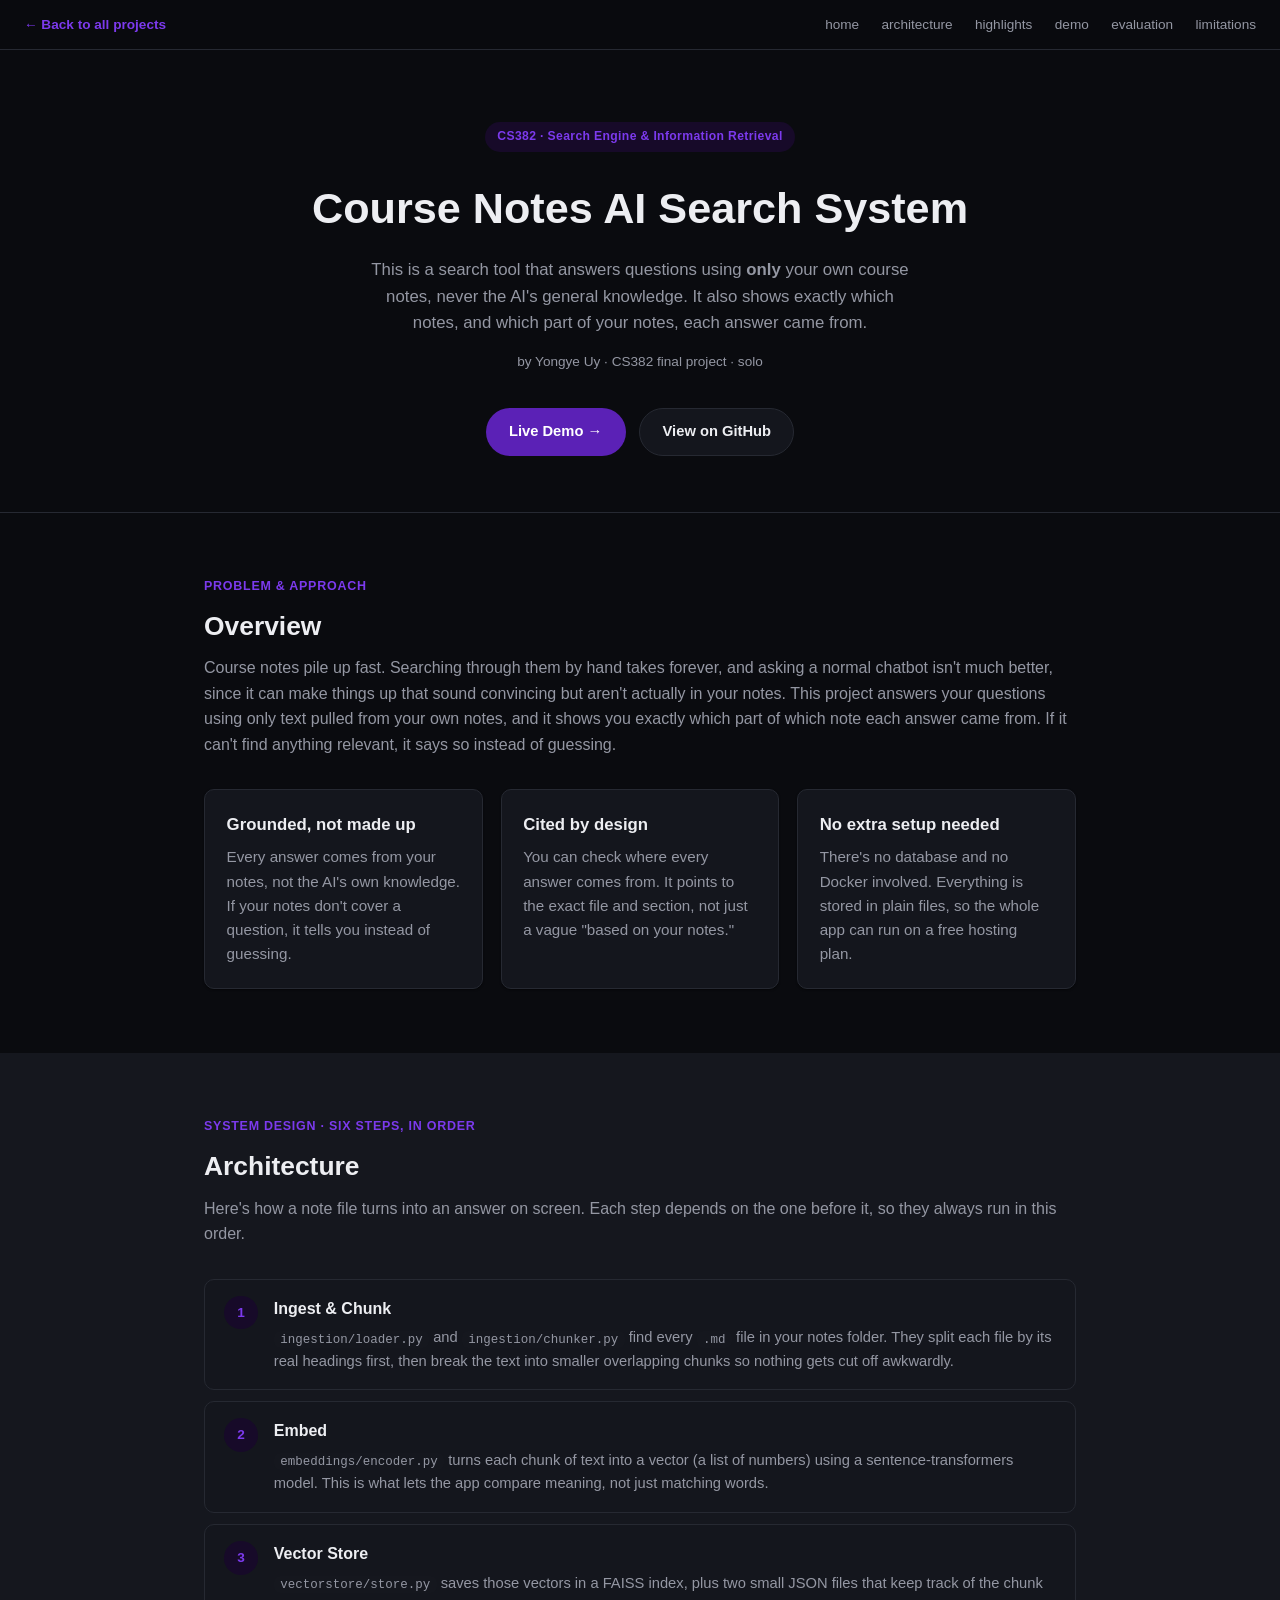
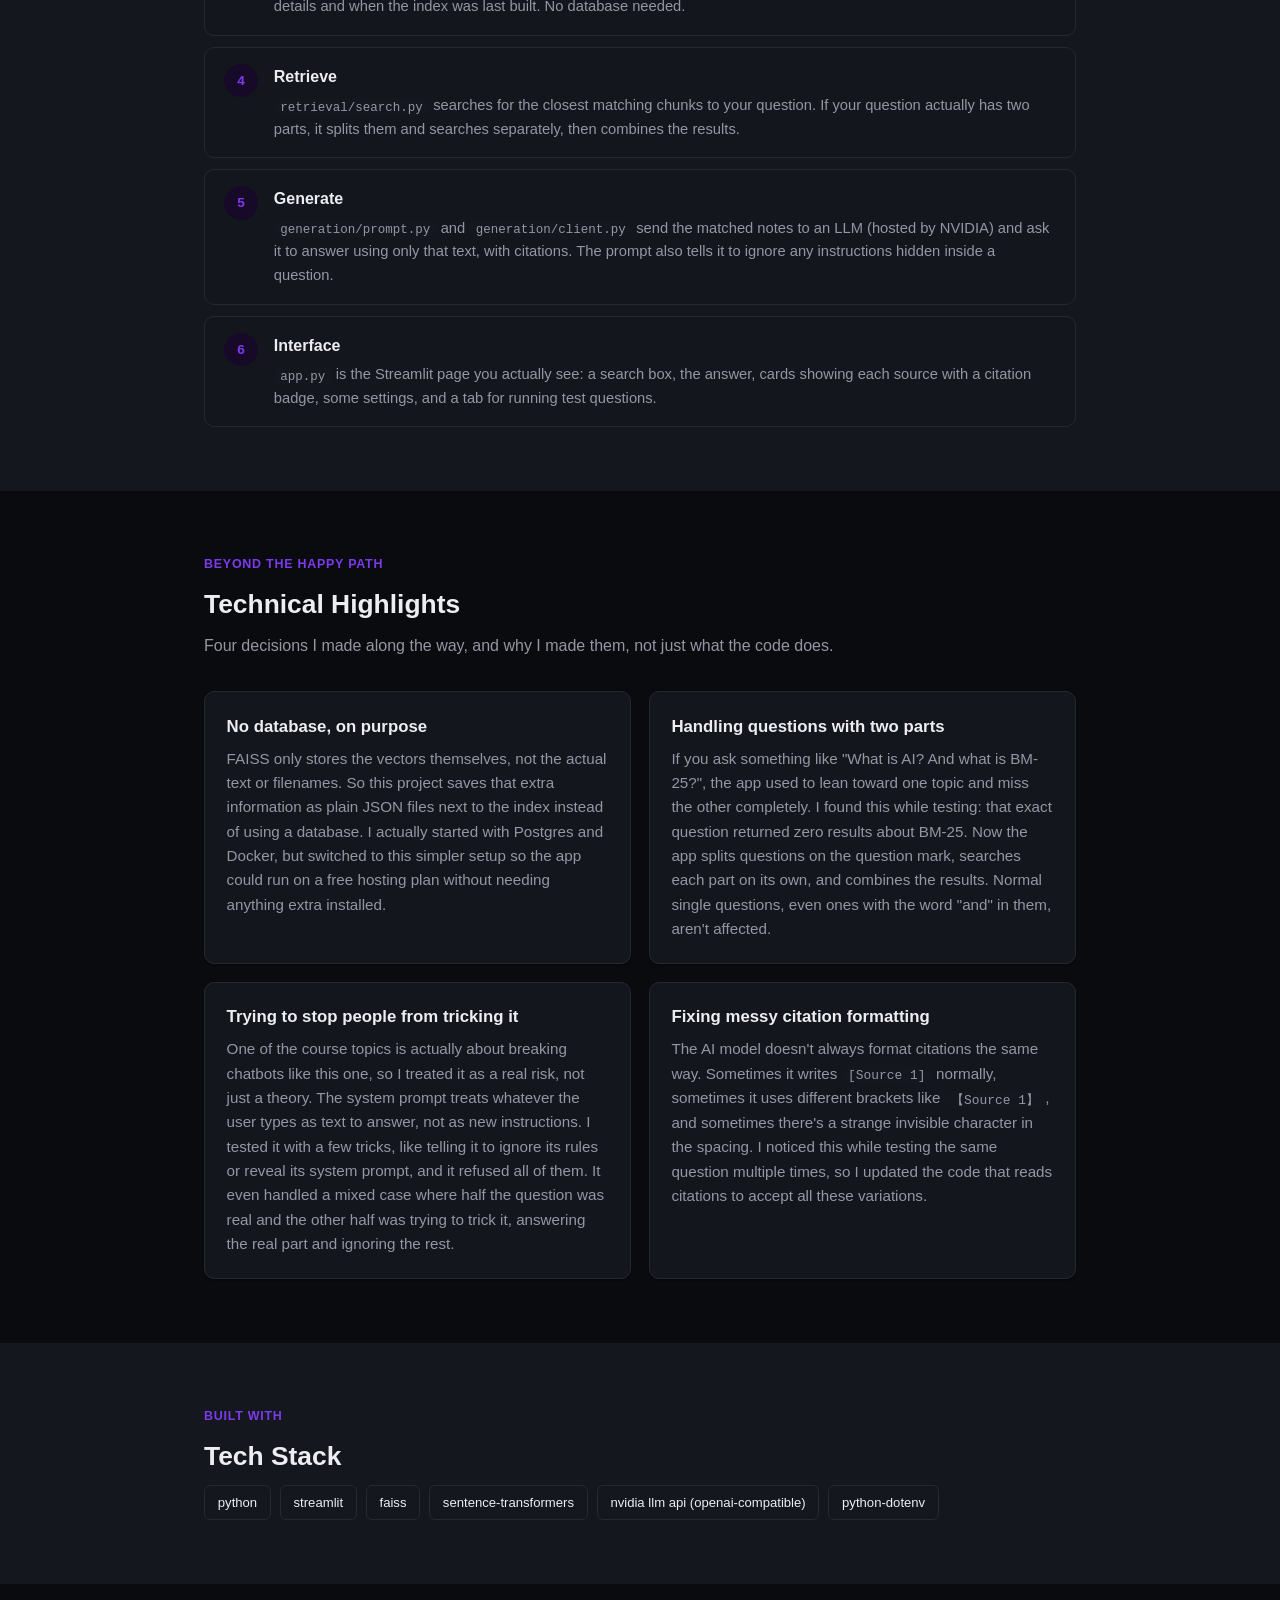
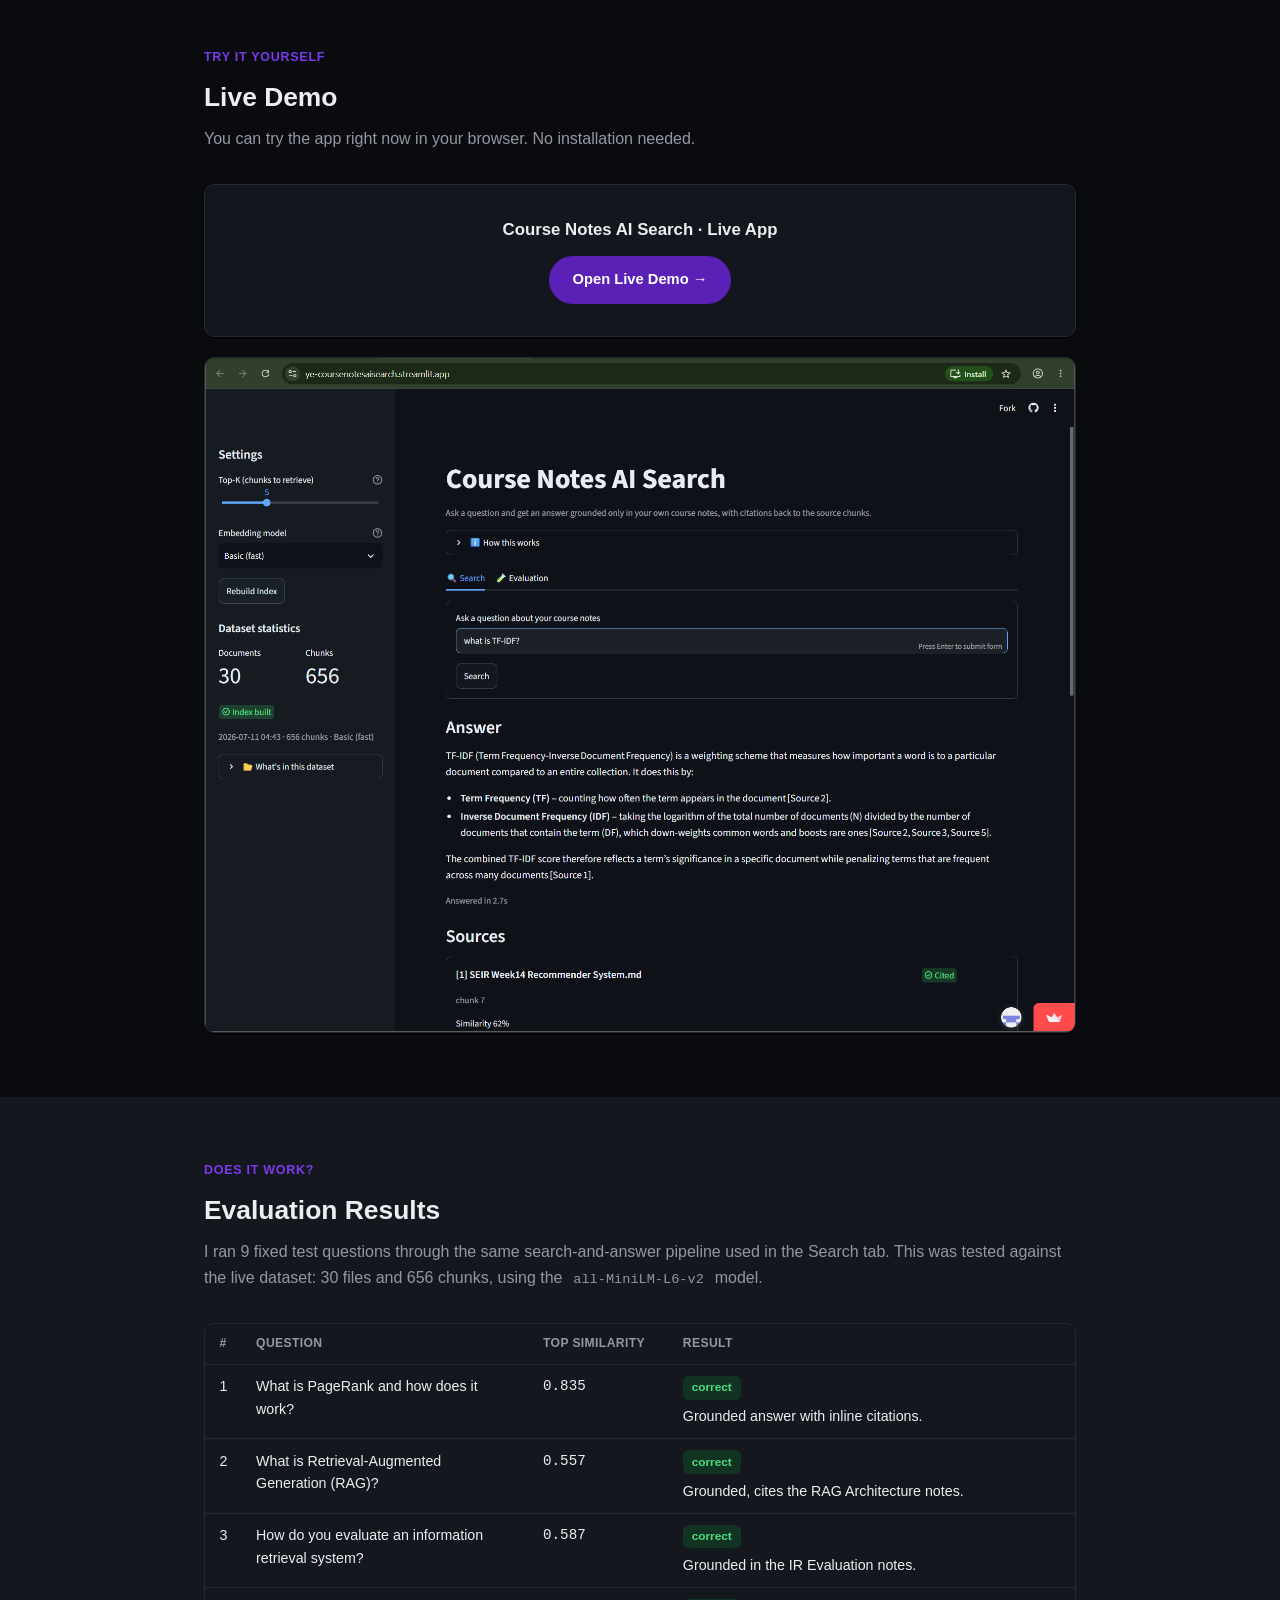
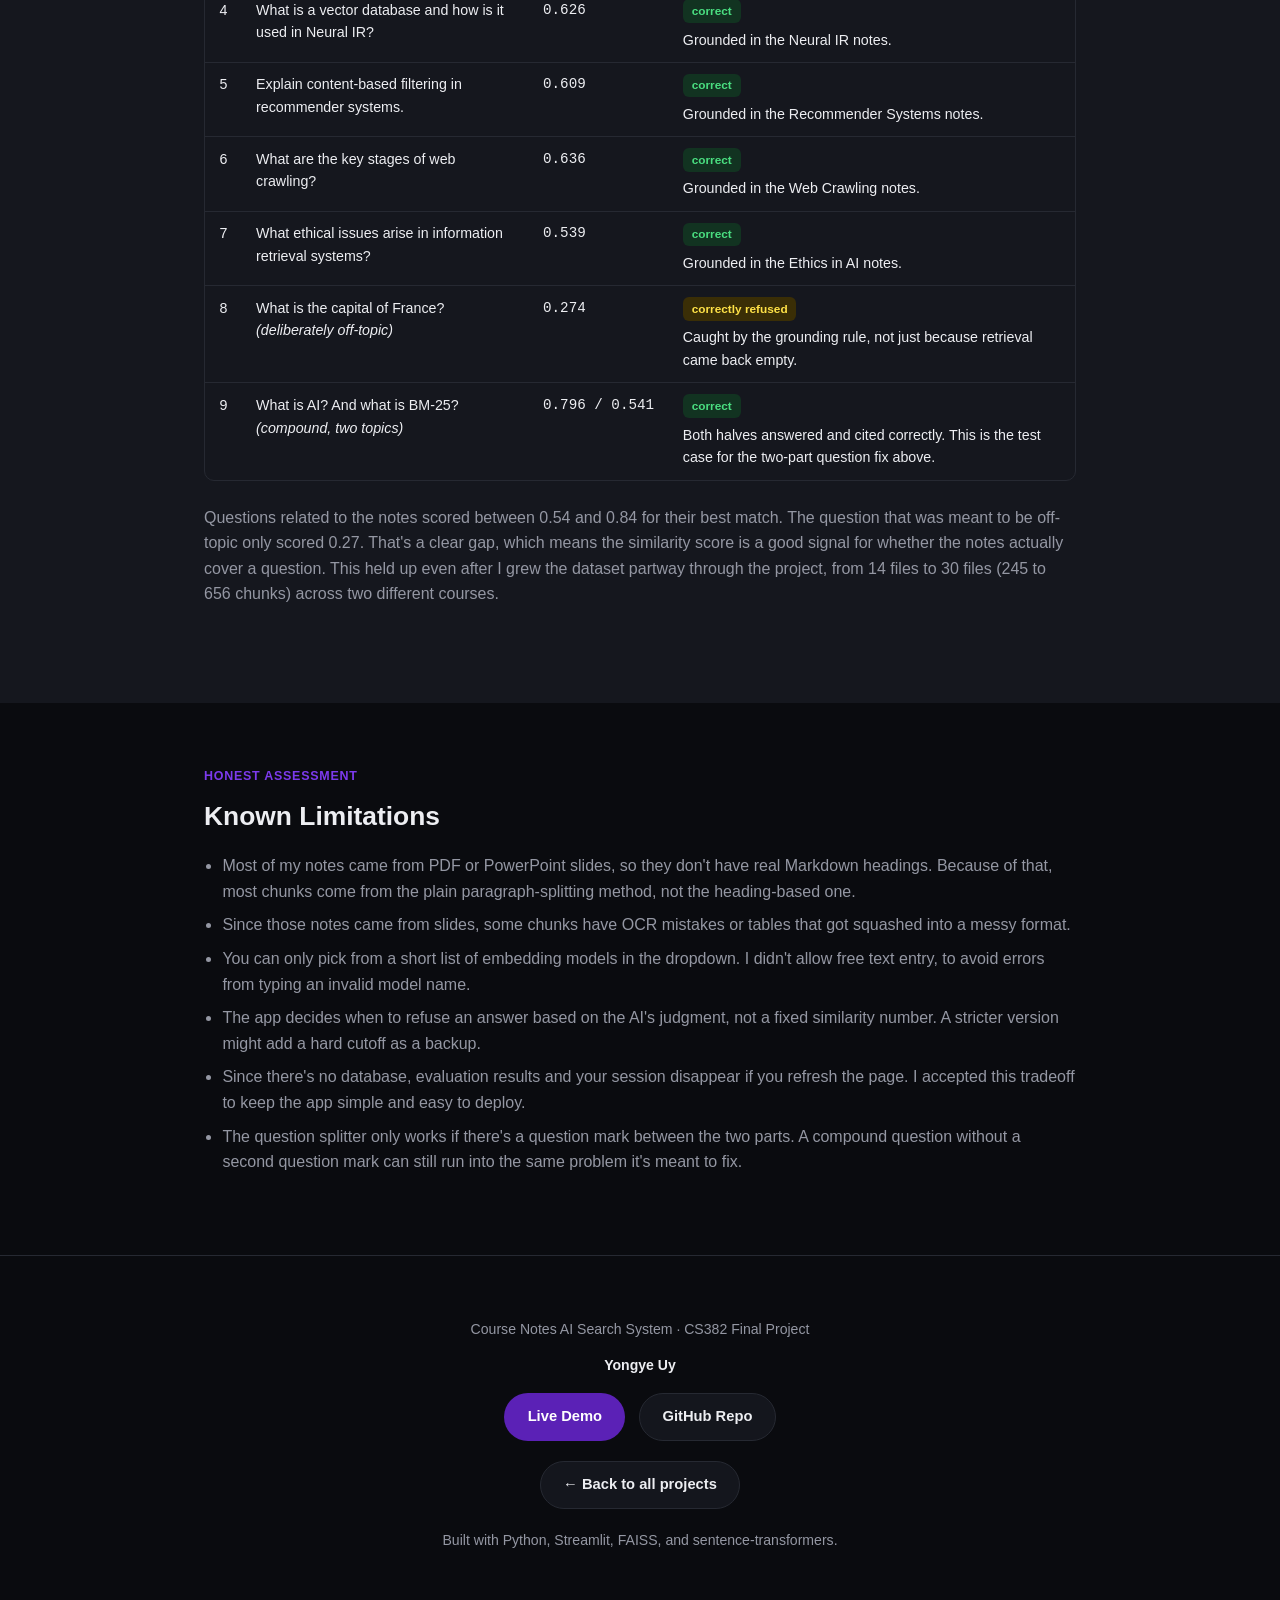
==== projects/course-notes-ai-search.html @ 7276be3b "update portfolio" ====
<!DOCTYPE html>
<html lang="en">
<head>
<meta charset="UTF-8">
<meta name="viewport" content="width=device-width, initial-scale=1.0">
<title>Course Notes AI Search · Yongye Uy Portfolio</title>
<link rel="stylesheet" href="../styles.css">
</head>
<body>

<nav class="topnav">
  <a class="back" href="../index.html">← Back to all projects</a>
  <a href="../index.html#featured">home</a>
  <a href="#architecture">architecture</a>
  <a href="#highlights">highlights</a>
  <a href="#demo">demo</a>
  <a href="#evaluation">evaluation</a>
  <a href="#limitations">limitations</a>
</nav>

<header class="hero">
  <span class="tag">CS382 · Search Engine &amp; Information Retrieval</span>
  <h1>Course Notes AI Search System</h1>
  <p class="subtitle">
    This is a search tool that answers questions using <strong>only</strong> your own
    course notes, never the AI's general knowledge. It also shows exactly which notes,
    and which part of your notes, each answer came from.
  </p>
  <p class="byline">by <span class="name-placeholder">Yongye Uy</span> · CS382 final project · solo</p>
  <div class="btn-row">
    <a class="btn btn-primary" href="https://ye-coursenotesaisearch.streamlit.app/" target="_blank" rel="noopener">Live Demo →</a>
    <a class="btn btn-secondary" href="https://github.com/Yongye-Uy/Course_Notes_AI_Search" target="_blank" rel="noopener">View on GitHub</a>
  </div>
</header>

<section id="overview">
  <div class="wrap">
    <h2><span class="kicker">problem &amp; approach</span>Overview</h2>
    <p class="lede">
      Course notes pile up fast. Searching through them by hand takes forever, and
      asking a normal chatbot isn't much better, since it can make things up that
      sound convincing but aren't actually in your notes. This project answers your
      questions using only text pulled from your own notes, and it shows you exactly
      which part of which note each answer came from. If it can't find anything
      relevant, it says so instead of guessing.
    </p>
    <div class="grid grid-3">
      <div class="card">
        <h3>Grounded, not made up</h3>
        <p>Every answer comes from your notes, not the AI's own knowledge. If your notes don't cover a question, it tells you instead of guessing.</p>
      </div>
      <div class="card">
        <h3>Cited by design</h3>
        <p>You can check where every answer comes from. It points to the exact file and section, not just a vague "based on your notes."</p>
      </div>
      <div class="card">
        <h3>No extra setup needed</h3>
        <p>There's no database and no Docker involved. Everything is stored in plain files, so the whole app can run on a free hosting plan.</p>
      </div>
    </div>
  </div>
</section>

<section class="soft" id="architecture">
  <div class="wrap">
    <h2><span class="kicker">system design · six steps, in order</span>Architecture</h2>
    <p class="lede">Here's how a note file turns into an answer on screen. Each step depends on the one before it, so they always run in this order.</p>
    <div class="steps">
      <div class="step">
        <div class="num">1</div>
        <div class="content">
          <h4>Ingest &amp; Chunk</h4>
          <p><code>ingestion/loader.py</code> and <code>ingestion/chunker.py</code> find every <code>.md</code> file in your notes folder. They split each file by its real headings first, then break the text into smaller overlapping chunks so nothing gets cut off awkwardly.</p>
        </div>
      </div>
      <div class="step">
        <div class="num">2</div>
        <div class="content">
          <h4>Embed</h4>
          <p><code>embeddings/encoder.py</code> turns each chunk of text into a vector (a list of numbers) using a sentence-transformers model. This is what lets the app compare meaning, not just matching words.</p>
        </div>
      </div>
      <div class="step">
        <div class="num">3</div>
        <div class="content">
          <h4>Vector Store</h4>
          <p><code>vectorstore/store.py</code> saves those vectors in a FAISS index, plus two small JSON files that keep track of the chunk details and when the index was last built. No database needed.</p>
        </div>
      </div>
      <div class="step">
        <div class="num">4</div>
        <div class="content">
          <h4>Retrieve</h4>
          <p><code>retrieval/search.py</code> searches for the closest matching chunks to your question. If your question actually has two parts, it splits them and searches separately, then combines the results.</p>
        </div>
      </div>
      <div class="step">
        <div class="num">5</div>
        <div class="content">
          <h4>Generate</h4>
          <p><code>generation/prompt.py</code> and <code>generation/client.py</code> send the matched notes to an LLM (hosted by NVIDIA) and ask it to answer using only that text, with citations. The prompt also tells it to ignore any instructions hidden inside a question.</p>
        </div>
      </div>
      <div class="step">
        <div class="num">6</div>
        <div class="content">
          <h4>Interface</h4>
          <p><code>app.py</code> is the Streamlit page you actually see: a search box, the answer, cards showing each source with a citation badge, some settings, and a tab for running test questions.</p>
        </div>
      </div>
    </div>
  </div>
</section>

<section id="highlights">
  <div class="wrap">
    <h2><span class="kicker">beyond the happy path</span>Technical Highlights</h2>
    <p class="lede">Four decisions I made along the way, and why I made them, not just what the code does.</p>
    <div class="grid grid-2">
      <div class="card">
        <h3>No database, on purpose</h3>
        <p>FAISS only stores the vectors themselves, not the actual text or filenames. So this project saves that extra information as plain JSON files next to the index instead of using a database. I actually started with Postgres and Docker, but switched to this simpler setup so the app could run on a free hosting plan without needing anything extra installed.</p>
      </div>
      <div class="card">
        <h3>Handling questions with two parts</h3>
        <p>If you ask something like "What is AI? And what is BM-25?", the app used to lean toward one topic and miss the other completely. I found this while testing: that exact question returned zero results about BM-25. Now the app splits questions on the question mark, searches each part on its own, and combines the results. Normal single questions, even ones with the word "and" in them, aren't affected.</p>
      </div>
      <div class="card">
        <h3>Trying to stop people from tricking it</h3>
        <p>One of the course topics is actually about breaking chatbots like this one, so I treated it as a real risk, not just a theory. The system prompt treats whatever the user types as text to answer, not as new instructions. I tested it with a few tricks, like telling it to ignore its rules or reveal its system prompt, and it refused all of them. It even handled a mixed case where half the question was real and the other half was trying to trick it, answering the real part and ignoring the rest.</p>
      </div>
      <div class="card">
        <h3>Fixing messy citation formatting</h3>
        <p>The AI model doesn't always format citations the same way. Sometimes it writes <code>[Source 1]</code> normally, sometimes it uses different brackets like <code>【Source 1】</code>, and sometimes there's a strange invisible character in the spacing. I noticed this while testing the same question multiple times, so I updated the code that reads citations to accept all these variations.</p>
      </div>
    </div>
  </div>
</section>

<section class="soft">
  <div class="wrap">
    <h2><span class="kicker">built with</span>Tech Stack</h2>
    <div class="chips">
      <span class="chip">python</span>
      <span class="chip">streamlit</span>
      <span class="chip">faiss</span>
      <span class="chip">sentence-transformers</span>
      <span class="chip">nvidia llm api (openai-compatible)</span>
      <span class="chip">python-dotenv</span>
    </div>
  </div>
</section>

<section id="demo">
  <div class="wrap">
    <h2><span class="kicker">try it yourself</span>Live Demo</h2>
    <p class="lede">You can try the app right now in your browser. No installation needed.</p>
    <div class="card" style="text-align:center; padding: 2rem;">
      <h3 style="margin-bottom:0.75rem;">Course Notes AI Search · Live App</h3>
      <a class="btn btn-primary" href="https://ye-coursenotesaisearch.streamlit.app/" target="_blank" rel="noopener">Open Live Demo →</a>
    </div>
    <div style="height:1.25rem;"></div>
    <img class="screenshot" src="../screenshot-search.png" alt="Course Notes AI Search app, showing the Search tab with a question, a generated answer with inline citations, and a cited source card." />
  </div>
</section>

<section class="soft" id="evaluation">
  <div class="wrap">
    <h2><span class="kicker">does it work?</span>Evaluation Results</h2>
    <p class="lede">
      I ran 9 fixed test questions through the same search-and-answer pipeline used in
      the Search tab. This was tested against the live dataset: 30 files and 656
      chunks, using the <code>all-MiniLM-L6-v2</code> model.
    </p>
    <div class="table-wrap">
      <table>
        <thead>
          <tr><th>#</th><th>Question</th><th>Top similarity</th><th>Result</th></tr>
        </thead>
        <tbody>
          <tr><td>1</td><td>What is PageRank and how does it work?</td><td class="score">0.835</td><td><span class="status status-good">correct</span><br>Grounded answer with inline citations.</td></tr>
          <tr><td>2</td><td>What is <span style="white-space:nowrap">Retrieval-Augmented</span> Generation (RAG)?</td><td class="score">0.557</td><td><span class="status status-good">correct</span><br>Grounded, cites the RAG Architecture notes.</td></tr>
          <tr><td>3</td><td>How do you evaluate an information retrieval system?</td><td class="score">0.587</td><td><span class="status status-good">correct</span><br>Grounded in the IR Evaluation notes.</td></tr>
          <tr><td>4</td><td>What is a vector database and how is it used in Neural IR?</td><td class="score">0.626</td><td><span class="status status-good">correct</span><br>Grounded in the Neural IR notes.</td></tr>
          <tr><td>5</td><td>Explain <span style="white-space:nowrap">content-based</span> filtering in recommender systems.</td><td class="score">0.609</td><td><span class="status status-good">correct</span><br>Grounded in the Recommender Systems notes.</td></tr>
          <tr><td>6</td><td>What are the key stages of web crawling?</td><td class="score">0.636</td><td><span class="status status-good">correct</span><br>Grounded in the Web Crawling notes.</td></tr>
          <tr><td>7</td><td>What ethical issues arise in information retrieval systems?</td><td class="score">0.539</td><td><span class="status status-good">correct</span><br>Grounded in the Ethics in AI notes.</td></tr>
          <tr><td>8</td><td>What is the capital of France? <em>(deliberately <span style="white-space:nowrap">off-topic</span>)</em></td><td class="score">0.274</td><td><span class="status status-warn">correctly refused</span><br>Caught by the grounding rule, not just because retrieval came back empty.</td></tr>
          <tr><td>9</td><td>What is AI? And what is BM-25? <em>(compound, two topics)</em></td><td class="score">0.796 / 0.541</td><td><span class="status status-good">correct</span><br>Both halves answered and cited correctly. This is the test case for the two-part question fix above.</td></tr>
        </tbody>
      </table>
    </div>
    <p class="lede" style="margin-top:1.5rem;">
      Questions related to the notes scored between <span style="white-space:nowrap">0.54 and 0.84</span> for their
      best match. The question that was meant to be off-topic only scored 0.27. That's
      a clear gap, which means the similarity score is a good signal for whether the
      notes actually cover a question. This held up even after I grew the dataset
      partway through the project, from 14 files to 30 files (245 to 656 chunks)
      across two different courses.
    </p>
  </div>
</section>

<section id="limitations">
  <div class="wrap">
    <h2><span class="kicker">honest assessment</span>Known Limitations</h2>
    <ul class="clean">
      <li>Most of my notes came from PDF or PowerPoint slides, so they don't have real Markdown headings. Because of that, most chunks come from the plain paragraph-splitting method, not the heading-based one.</li>
      <li>Since those notes came from slides, some chunks have OCR mistakes or tables that got squashed into a messy format.</li>
      <li>You can only pick from a short list of embedding models in the dropdown. I didn't allow free text entry, to avoid errors from typing an invalid model name.</li>
      <li>The app decides when to refuse an answer based on the AI's judgment, not a fixed similarity number. A stricter version might add a hard cutoff as a backup.</li>
      <li>Since there's no database, evaluation results and your session disappear if you refresh the page. I accepted this tradeoff to keep the app simple and easy to deploy.</li>
      <li>The question splitter only works if there's a question mark between the two parts. A compound question without a second question mark can still run into the same problem it's meant to fix.</li>
    </ul>
  </div>
</section>

<footer>
  <p>Course Notes AI Search System · CS382 Final Project</p>
  <p><span class="name-placeholder">Yongye Uy</span></p>
  <div class="btn-row">
    <a class="btn btn-primary" href="https://ye-coursenotesaisearch.streamlit.app/" target="_blank" rel="noopener">Live Demo</a>
    <a class="btn btn-secondary" href="https://github.com/Yongye-Uy/Course_Notes_AI_Search" target="_blank" rel="noopener">GitHub Repo</a>
  </div>
  <div class="btn-row">
    <a class="btn btn-secondary" href="../index.html">← Back to all projects</a>
  </div>
  <p>Built with Python, Streamlit, FAISS, and sentence-transformers.</p>
</footer>

</body>
</html>
---- styles.css ----
:root {
  --bg: #0A0B0F;
  --bg-soft: #15171E;
  --surface: #14161D;
  --border: #262932;
  --ink: #EDEEF2;
  --muted: #9497A3;
  --accent: #7C3AED;
  --accent-strong: #5B21B6;
  --accent-strong-hover: #6D28D9;
  --accent-soft: #170A29;
  --good: #4ADE80;
  --good-soft: #123321;
  --warn: #FDE047;
  --warn-soft: #3A2E06;

  --font-display: Calibri, Candara, "Segoe UI", Optima, Arial, sans-serif;
  --font-body: Calibri, Candara, "Segoe UI", Optima, Arial, sans-serif;
  --font-mono: ui-monospace, "Cascadia Code", "SF Mono", Consolas, "Liberation Mono", Menlo, monospace;

  --radius-sm: 6px;
  --radius-md: 10px;
  --shadow-card: 0 1px 2px rgba(0, 0, 0, 0.5);
}

* { box-sizing: border-box; }
html { scroll-behavior: smooth; }
@media (prefers-reduced-motion: reduce) {
  html { scroll-behavior: auto; }
}
body {
  margin: 0;
  font-family: var(--font-body);
  color: var(--ink);
  background: var(--bg);
  line-height: 1.6;
  -webkit-font-smoothing: antialiased;
}
h1, h2, h3 { font-family: var(--font-display); font-weight: 600; text-wrap: balance; }
a { color: var(--accent); text-decoration: none; }
a:hover { text-decoration: underline; }
a:focus-visible, button:focus-visible {
  outline: 2px solid var(--accent);
  outline-offset: 2px;
}
code {
  font-family: var(--font-mono);
  background: var(--bg-soft);
  padding: 0.1rem 0.4rem;
  border-radius: var(--radius-sm);
  font-size: 0.85em;
}

/* --- Nav --- */
nav.topnav {
  position: sticky;
  top: 0;
  z-index: 10;
  background: color-mix(in srgb, var(--bg) 88%, transparent);
  backdrop-filter: blur(8px);
  border-bottom: 1px solid var(--border);
  display: flex;
  align-items: center;
  gap: 1.4rem;
  padding: 0.85rem 1.5rem;
  flex-wrap: wrap;
}
nav.topnav .brand {
  font-family: var(--font-body);
  font-weight: 600;
  font-size: 0.85rem;
  letter-spacing: 0.02em;
  margin-right: auto;
  color: var(--ink);
}
nav.topnav a {
  color: var(--muted);
  font-size: 0.85rem;
  font-family: var(--font-body);
}
nav.topnav a:hover { color: var(--accent); text-decoration: none; }
nav.topnav .back {
  margin-right: auto;
  color: var(--accent);
  font-weight: 600;
}

/* --- Layout helpers --- */
.wrap { max-width: 920px; margin: 0 auto; padding: 0 1.5rem; }
section { padding: 4rem 0; }
section.soft { background: var(--bg-soft); }
h2 { font-size: 1.65rem; margin: 0 0 0.5rem; }
h2 .kicker {
  display: block;
  font-family: var(--font-body);
  font-size: 0.78rem;
  letter-spacing: 0.06em;
  text-transform: uppercase;
  color: var(--accent);
  font-weight: 600;
  margin-bottom: 0.5rem;
}
.lede { color: var(--muted); max-width: 60rem; margin: 0 0 2rem; }

/* --- Hero --- */
header.hero {
  padding: 4.5rem 1.5rem 3.5rem;
  text-align: center;
  border-bottom: 1px solid var(--border);
}
header.hero .tag {
  display: inline-block;
  font-family: var(--font-body);
  background: var(--accent-soft);
  color: var(--accent);
  font-size: 0.76rem;
  font-weight: 600;
  letter-spacing: 0.03em;
  padding: 0.32rem 0.8rem;
  border-radius: 999px;
  margin-bottom: 1.4rem;
}
header.hero h1 {
  font-size: clamp(1.9rem, 4vw, 2.7rem);
  margin: 0 0 0.85rem;
}
header.hero p.subtitle {
  font-family: var(--font-body);
  color: var(--muted);
  max-width: 58ch;
  margin: 0 auto 0.6rem;
  font-size: 1.05rem;
}
header.hero p.byline {
  font-family: var(--font-body);
  color: var(--muted);
  font-size: 0.85rem;
  margin-bottom: 2.2rem;
}
.btn-row { display: flex; gap: 0.85rem; justify-content: center; flex-wrap: wrap; }
.btn {
  display: inline-block;
  padding: 0.7rem 1.4rem;
  border-radius: 999px;
  font-weight: 600;
  font-size: 0.92rem;
  font-family: var(--font-body);
  border: 1px solid transparent;
}
.btn-primary { background: var(--accent-strong); color: #fff; }
.btn-primary:hover { background: var(--accent-strong-hover); text-decoration: none; }
.btn-secondary { background: var(--surface); color: var(--ink); border-color: var(--border); }
.btn-secondary:hover { border-color: var(--accent); text-decoration: none; }
.btn-disabled {
  background: var(--surface);
  color: var(--muted);
  border-color: var(--border);
  cursor: default;
}

/* --- Cards / grid --- */
.grid { display: grid; gap: 1.1rem; }
.grid-3 { grid-template-columns: repeat(3, 1fr); }
.grid-2 { grid-template-columns: repeat(2, 1fr); }
@media (max-width: 720px) {
  .grid-3, .grid-2 { grid-template-columns: 1fr; }
}
.card {
  background: var(--surface);
  border: 1px solid var(--border);
  border-radius: var(--radius-md);
  box-shadow: var(--shadow-card);
  padding: 1.35rem;
}
.card h3 { margin: 0 0 0.4rem; font-size: 1.05rem; }
.card p { margin: 0; color: var(--muted); font-size: 0.95rem; }

/* --- Project cards (home page) --- */
.project-card {
  background: var(--surface);
  border: 1px solid var(--border);
  border-radius: var(--radius-md);
  box-shadow: var(--shadow-card);
  padding: 1.5rem;
  display: flex;
  flex-direction: column;
  gap: 0.7rem;
}
.project-card .tag {
  display: inline-block;
  align-self: flex-start;
  font-size: 0.72rem;
  font-weight: 600;
  letter-spacing: 0.03em;
  text-transform: uppercase;
  color: var(--accent);
  background: var(--accent-soft);
  padding: 0.25rem 0.65rem;
  border-radius: 999px;
}
.project-card h3 { margin: 0; font-size: 1.15rem; }
.project-card p { margin: 0; color: var(--muted); font-size: 0.94rem; }
.project-card .role { font-size: 0.85rem; color: var(--muted); }
.project-card .role strong { color: var(--ink); }
.project-card .links { margin-top: 0.3rem; display: flex; gap: 1rem; flex-wrap: wrap; }
.project-card .links a { font-size: 0.88rem; font-weight: 600; }
.project-card.featured { border-left: 3px solid var(--accent); }

/* --- Architecture steps (an ordered pipeline) --- */
.steps { display: flex; flex-direction: column; gap: 0.7rem; }
.step {
  display: grid;
  grid-template-columns: 2.1rem 1fr;
  gap: 1rem;
  align-items: start;
  background: var(--surface);
  border: 1px solid var(--border);
  border-radius: var(--radius-md);
  padding: 1rem 1.2rem;
}
.step .num {
  font-family: var(--font-body);
  font-weight: 600;
  font-size: 0.85rem;
  color: var(--accent);
  background: var(--accent-soft);
  width: 2.1rem;
  height: 2.1rem;
  border-radius: 50%;
  display: flex;
  align-items: center;
  justify-content: center;
}
.step .content h4 { margin: 0; font-size: 1rem; font-family: var(--font-body); font-weight: 700; }
.step .content p { margin: 0.3rem 0 0; color: var(--muted); font-size: 0.92rem; }

/* --- Chips --- */
.chips { display: flex; flex-wrap: wrap; gap: 0.55rem; }
.chip {
  font-family: var(--font-body);
  background: var(--bg-soft);
  border: 1px solid var(--border);
  padding: 0.38rem 0.8rem;
  border-radius: var(--radius-sm);
  font-size: 0.82rem;
  white-space: nowrap;
}
.skill-group { margin-bottom: 1.4rem; }
.skill-group h4 {
  font-family: var(--font-body);
  font-size: 0.8rem;
  letter-spacing: 0.03em;
  text-transform: uppercase;
  color: var(--muted);
  margin: 0 0 0.6rem;
}

/* --- Screenshot --- */
.screenshot {
  width: 100%;
  display: block;
  border: 1px solid var(--border);
  border-radius: var(--radius-md);
  box-shadow: var(--shadow-card);
}

/* --- Table --- */
.table-wrap { overflow-x: auto; border: 1px solid var(--border); border-radius: var(--radius-md); }
table { border-collapse: collapse; width: 100%; font-size: 0.89rem; min-width: 660px; }
th, td { text-align: left; padding: 0.65rem 0.9rem; border-bottom: 1px solid var(--border); vertical-align: top; }
th {
  background: var(--bg-soft);
  font-family: var(--font-body);
  font-size: 0.76rem;
  letter-spacing: 0.03em;
  text-transform: uppercase;
  font-weight: 600;
  color: var(--muted);
  white-space: nowrap;
}
tr:last-child td { border-bottom: none; }
td.score { white-space: nowrap; font-family: var(--font-mono); font-variant-numeric: tabular-nums; }
.status {
  display: inline-block;
  font-family: var(--font-body);
  font-size: 0.74rem;
  font-weight: 600;
  padding: 0.15rem 0.55rem;
  border-radius: var(--radius-sm);
  white-space: nowrap;
  margin-bottom: 0.35rem;
}
.status-good { background: var(--good-soft); color: var(--good); }
.status-warn { background: var(--warn-soft); color: var(--warn); }

/* --- Role callout (detail pages) --- */
.role-callout {
  background: var(--surface);
  border: 1px solid var(--border);
  border-left: 3px solid var(--accent);
  border-radius: var(--radius-md);
  padding: 1.1rem 1.35rem;
  margin-bottom: 1rem;
}
.role-callout p { margin: 0; color: var(--muted); }
.role-callout strong { color: var(--ink); }

/* --- LLO reflection --- */
.llo-card {
  background: var(--surface);
  border: 1px solid var(--border);
  border-left: 3px solid var(--accent);
  border-radius: var(--radius-md);
  padding: 1.35rem;
  margin-bottom: 1rem;
}
.llo-card .placeholder-note {
  display: inline-block;
  font-family: var(--font-body);
  background: var(--warn-soft);
  color: var(--warn);
  font-size: 0.74rem;
  font-weight: 600;
  padding: 0.2rem 0.55rem;
  border-radius: var(--radius-sm);
  margin-bottom: 0.6rem;
}
.llo-card h3 { margin: 0 0 0.5rem; }
.llo-card p { color: var(--muted); margin: 0; }

/* --- Lists --- */
ul.clean { padding-left: 1.15rem; color: var(--muted); }
ul.clean li { margin-bottom: 0.5rem; }

/* --- Footer --- */
footer {
  padding: 3rem 1.5rem;
  text-align: center;
  border-top: 1px solid var(--border);
  color: var(--muted);
  font-size: 0.88rem;
}
footer .btn-row { margin: 1rem 0 1.25rem; }
footer .name-placeholder { font-weight: 700; color: var(--ink); font-family: var(--font-body); }
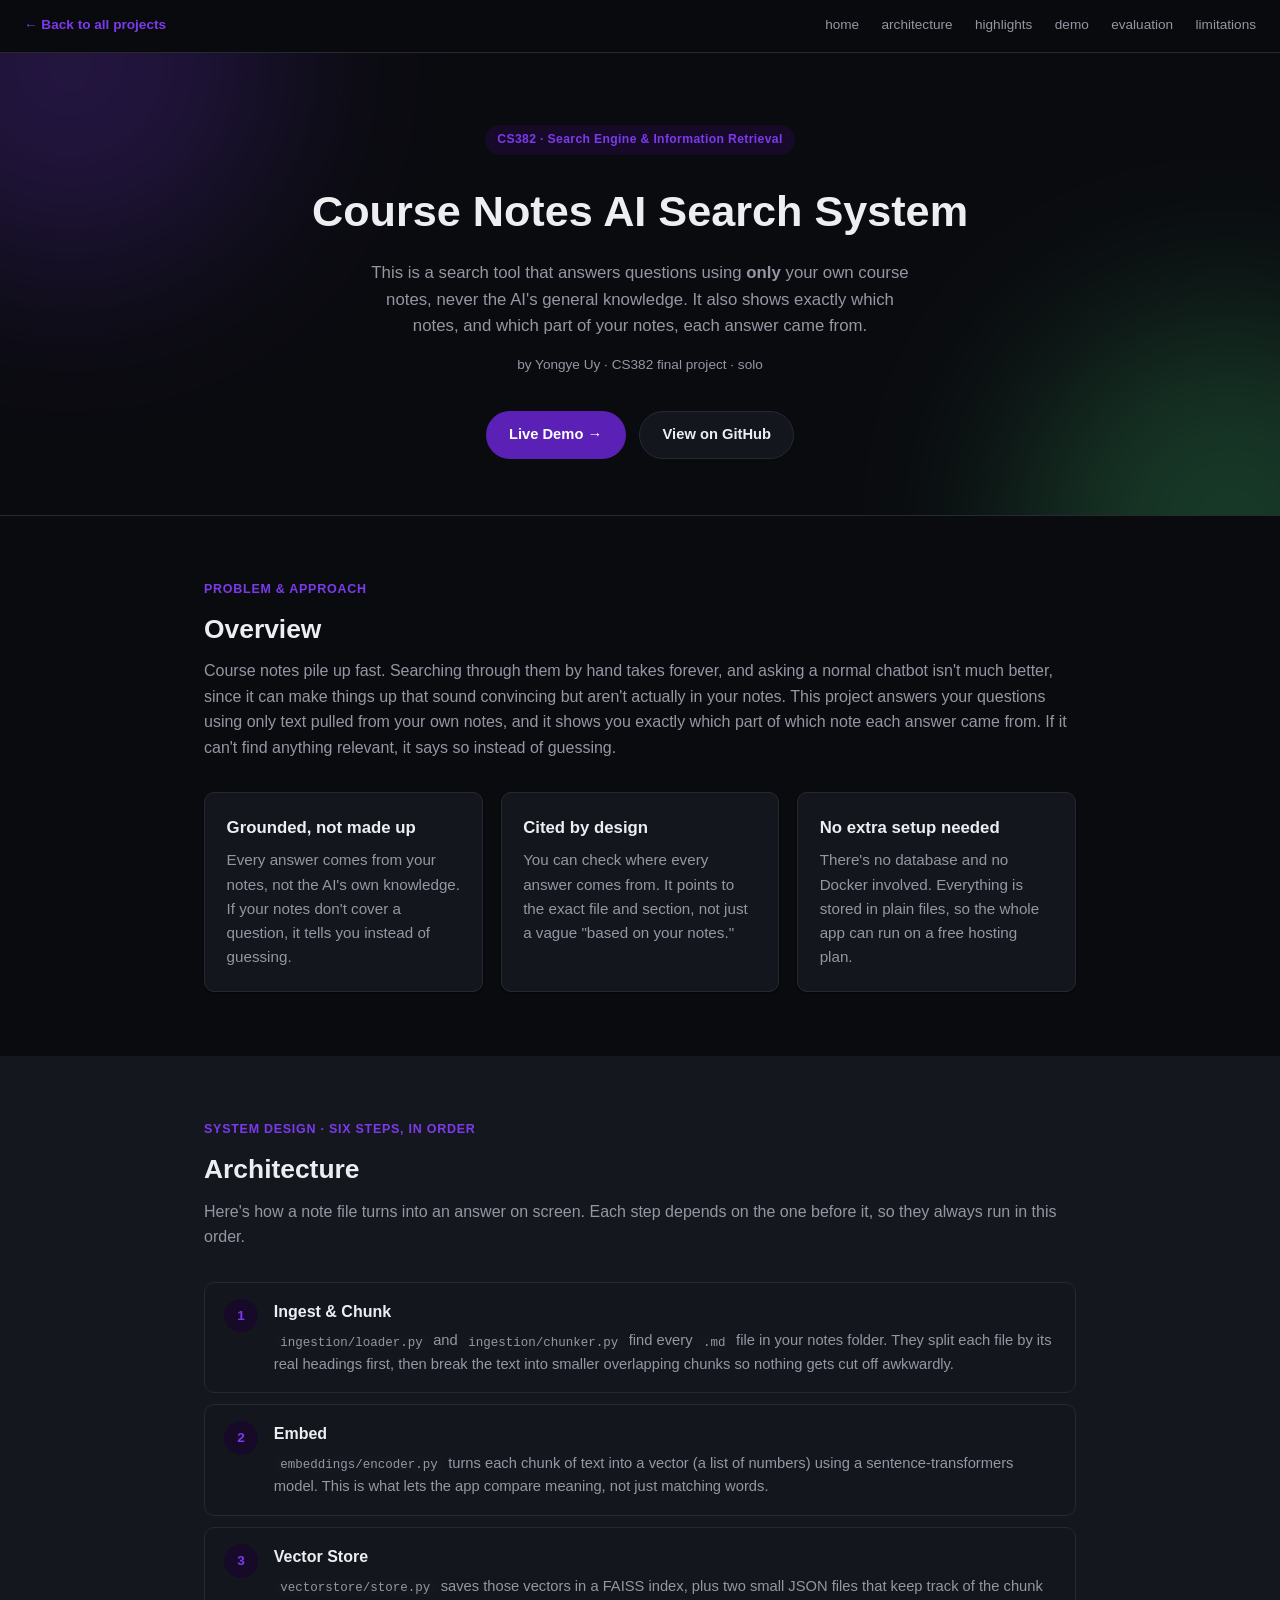
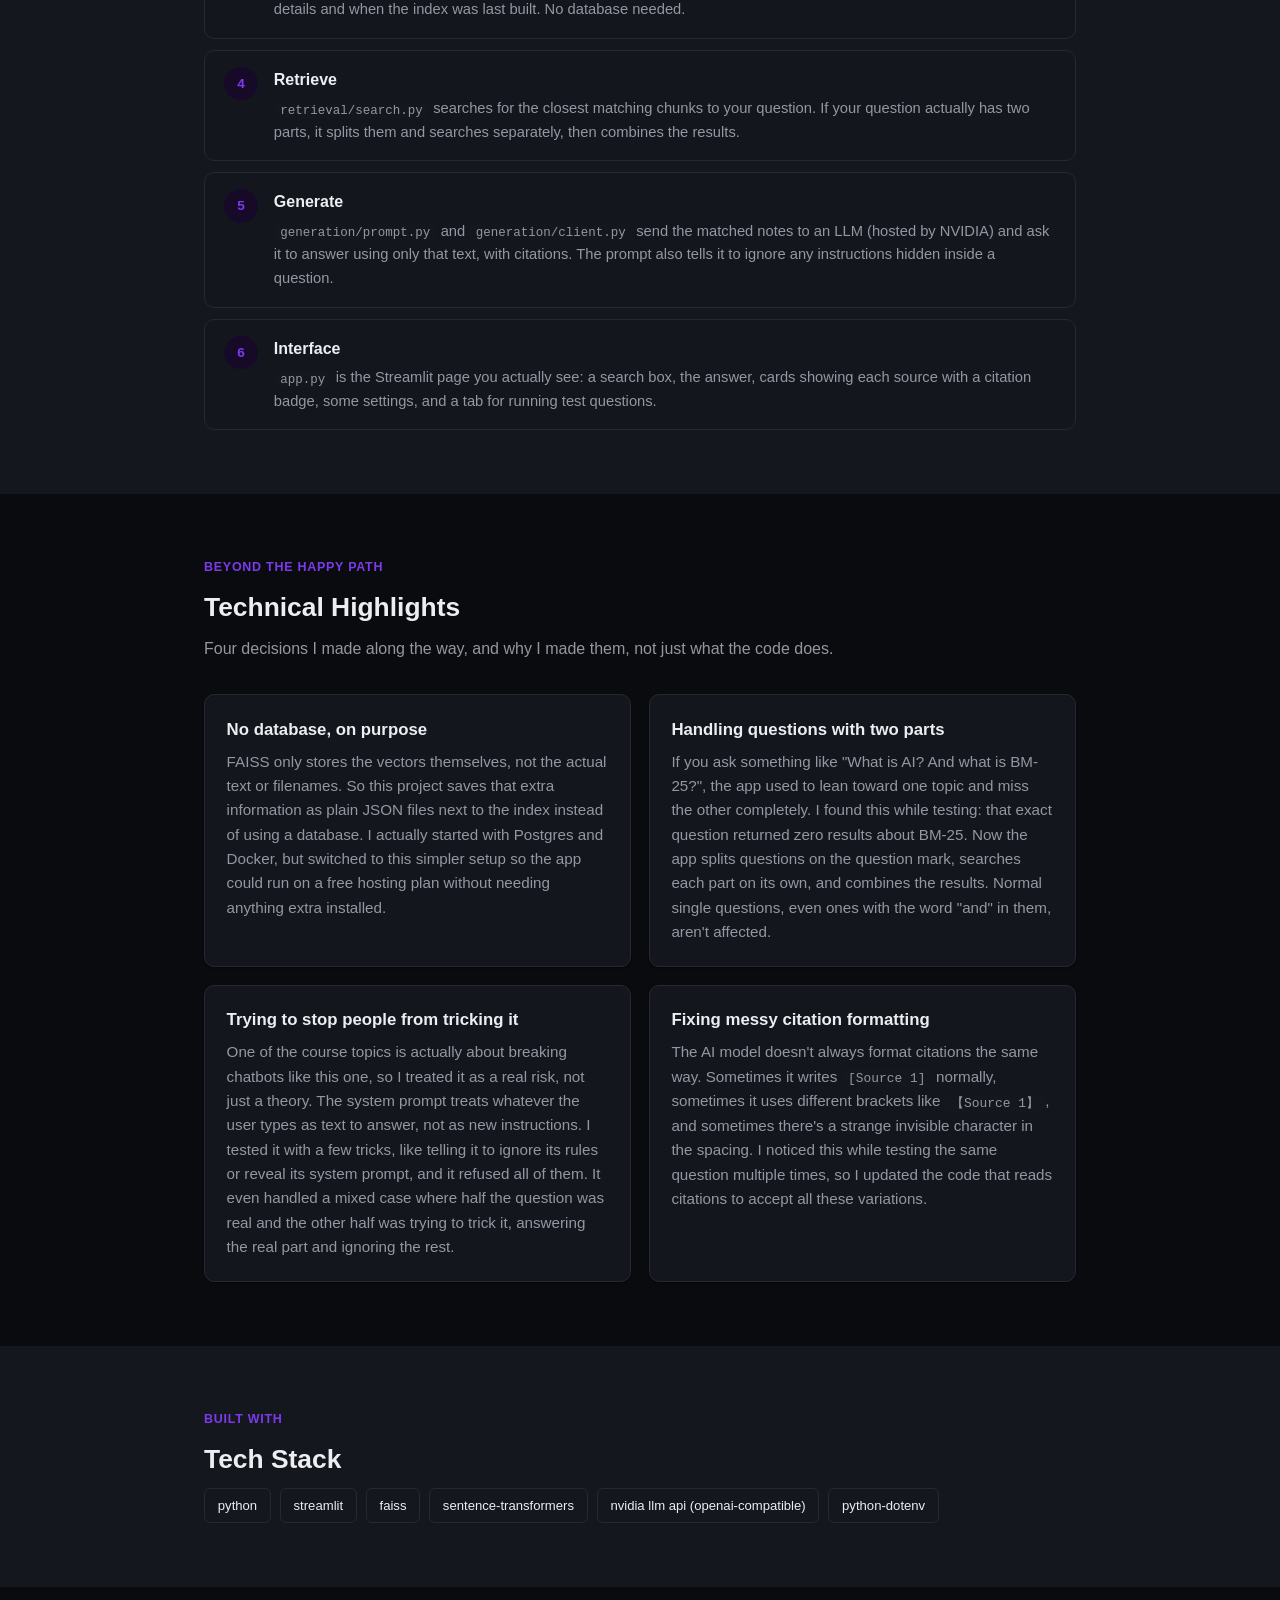
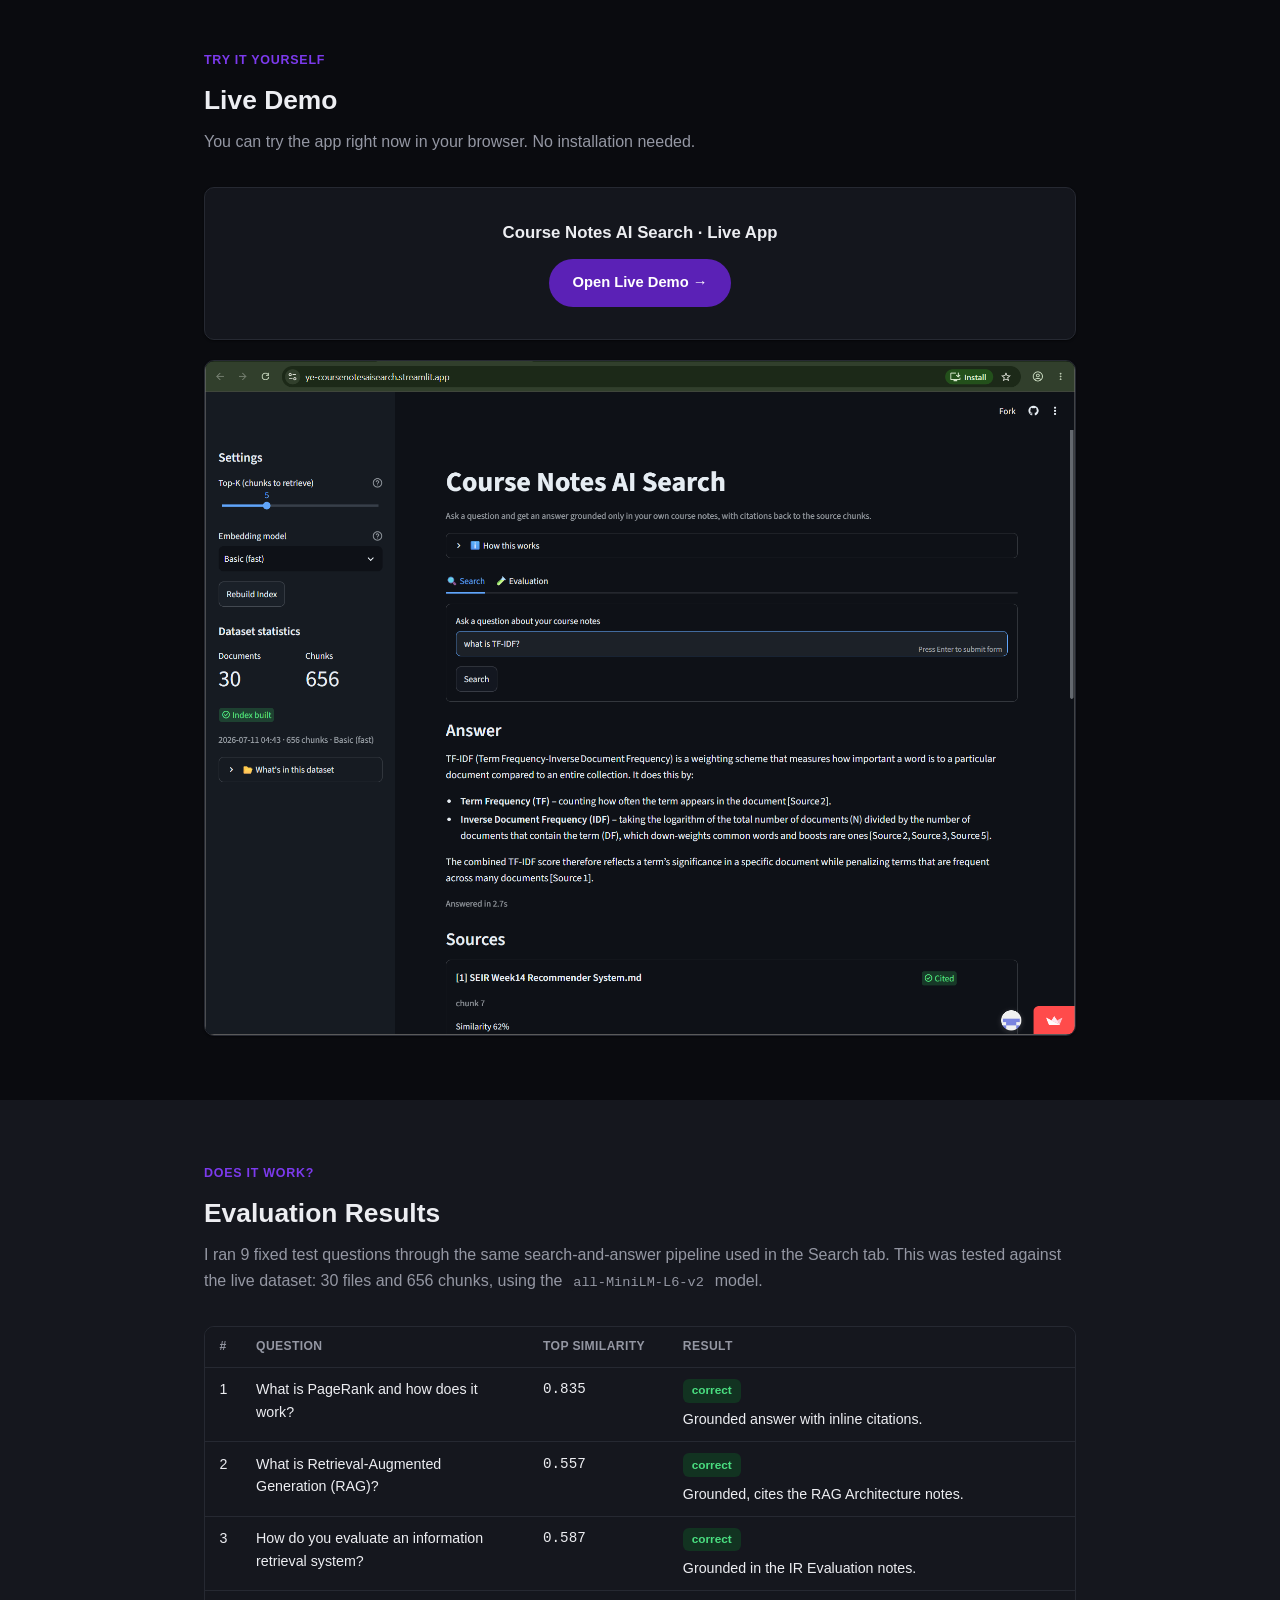
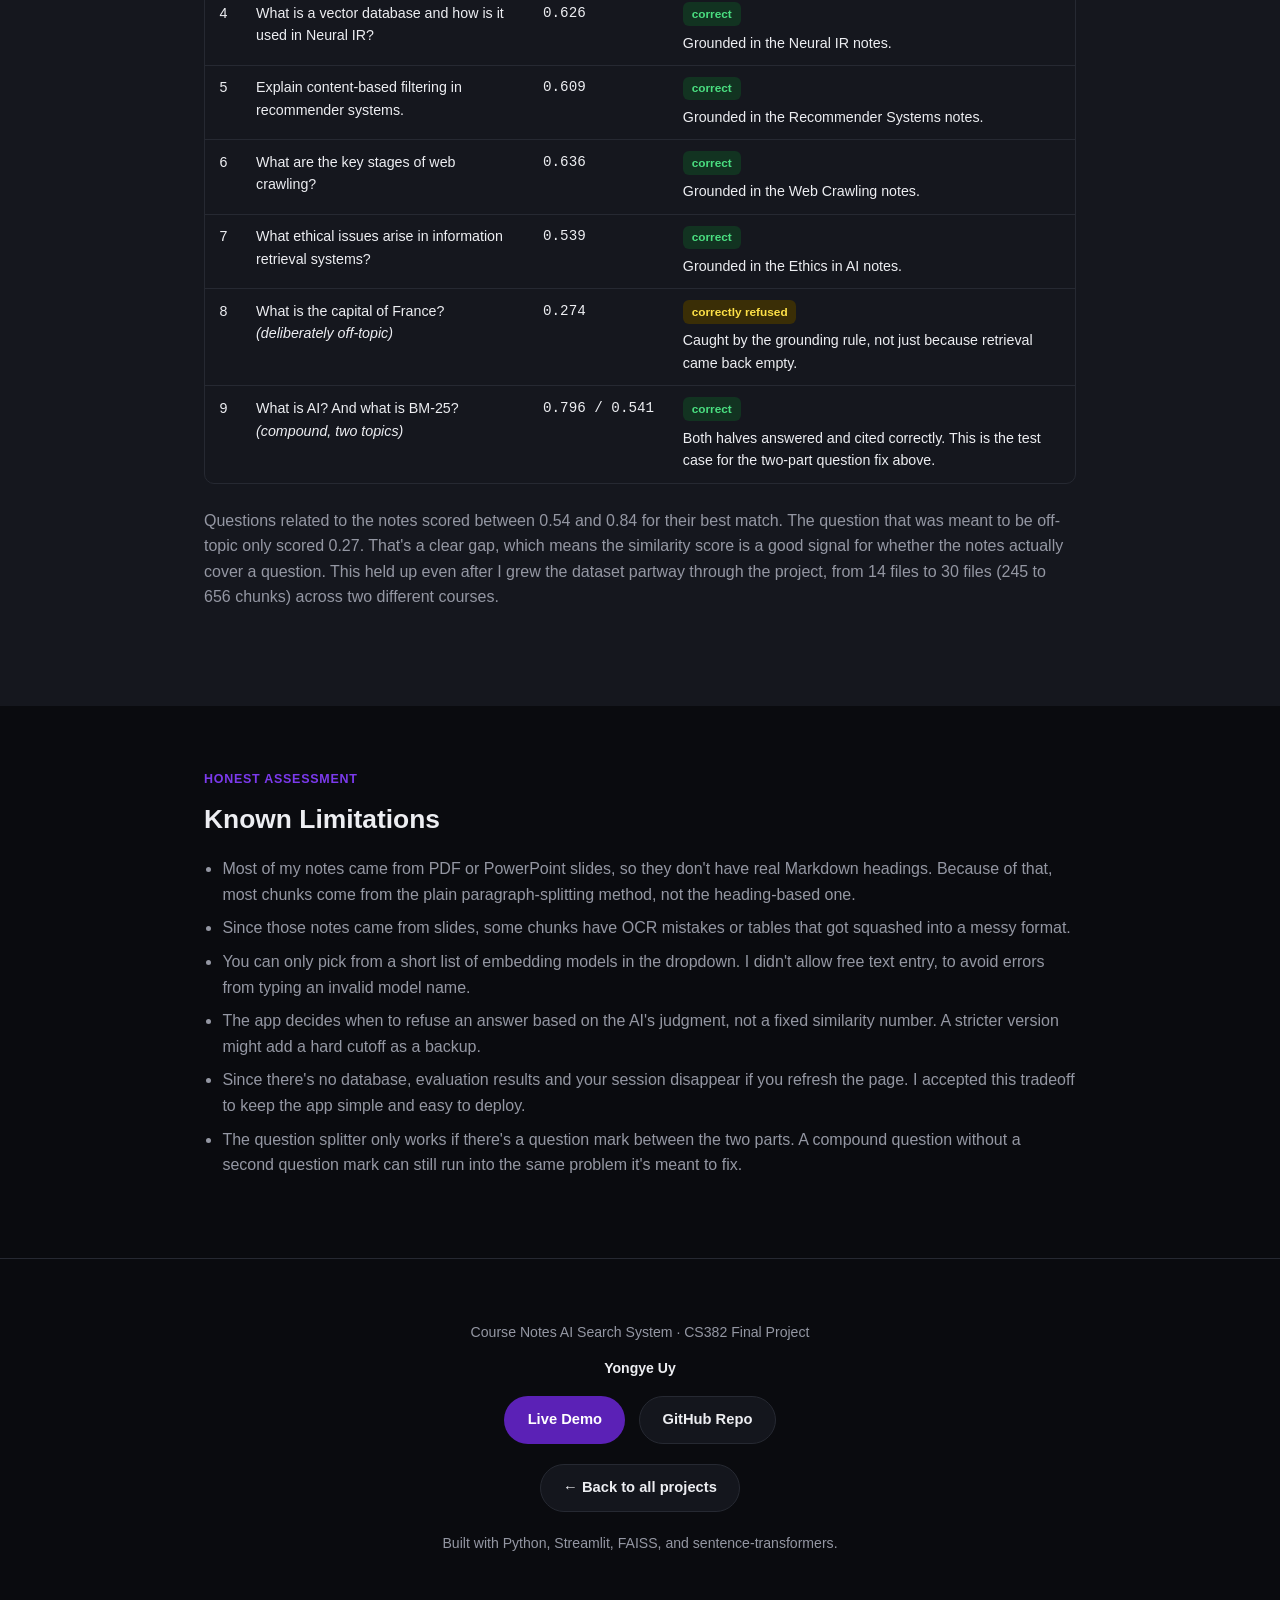
==== commit 40422b9c: "update" ====
--- a/projects/course-notes-ai-search.html
+++ b/projects/course-notes-ai-search.html
@@ -228,5 +228,6 @@
   <p>Built with Python, Streamlit, FAISS, and sentence-transformers.</p>
 </footer>
 
+<script src="../script.js" defer></script>
 </body>
 </html>
--- a/styles.css
+++ b/styles.css
@@ -332,6 +332,172 @@
 ul.clean { padding-left: 1.15rem; color: var(--muted); }
 ul.clean li { margin-bottom: 0.5rem; }
 
+/* --- Stats grid (About) --- */
+.stats-grid {
+  display: grid;
+  grid-template-columns: repeat(4, 1fr);
+  gap: 1rem;
+  margin: 1.75rem 0 0;
+}
+@media (max-width: 720px) {
+  .stats-grid { grid-template-columns: repeat(2, 1fr); }
+}
+.stat {
+  background: var(--surface);
+  border: 1px solid var(--border);
+  border-radius: var(--radius-md);
+  box-shadow: var(--shadow-card);
+  padding: 1.1rem 1rem;
+  text-align: center;
+}
+.stat .stat-num {
+  display: block;
+  font-family: var(--font-display);
+  font-size: 1.7rem;
+  font-weight: 700;
+  color: var(--accent);
+  font-variant-numeric: tabular-nums;
+}
+.stat .stat-label {
+  display: block;
+  margin-top: 0.3rem;
+  font-size: 0.78rem;
+  color: var(--muted);
+  letter-spacing: 0.02em;
+}
+
+/* --- Education callout tweaks (multi-paragraph reuse of role-callout) --- */
+.role-callout h3 { margin: 0 0 0.5rem; font-size: 1.05rem; }
+.role-callout p + p { margin-top: 0.5rem; }
+
+/* --- Hero motion --- */
+header.hero {
+  position: relative;
+  overflow: hidden;
+  isolation: isolate;
+}
+header.hero::before,
+header.hero::after {
+  content: "";
+  position: absolute;
+  width: 420px;
+  height: 420px;
+  border-radius: 50%;
+  filter: blur(90px);
+  opacity: 0.22;
+  z-index: -1;
+  animation: float-blob 16s ease-in-out infinite;
+  pointer-events: none;
+}
+header.hero::before {
+  background: var(--accent);
+  top: -200px;
+  left: -140px;
+}
+header.hero::after {
+  background: var(--good);
+  bottom: -220px;
+  right: -160px;
+  animation-delay: -8s;
+}
+@keyframes float-blob {
+  0%, 100% { transform: translate(0, 0) scale(1); }
+  50% { transform: translate(50px, 30px) scale(1.12); }
+}
+
+/* --- Scroll reveal --- */
+.reveal {
+  opacity: 0;
+  transform: translateY(18px);
+  transition: opacity 0.6s ease, transform 0.6s ease;
+  transition-delay: var(--reveal-delay, 0ms);
+}
+.reveal.is-visible {
+  opacity: 1;
+  transform: none;
+}
+
+/* --- Nav active state + animated underline --- */
+nav.topnav a {
+  position: relative;
+  padding-bottom: 3px;
+}
+nav.topnav a::after {
+  content: "";
+  position: absolute;
+  left: 0;
+  bottom: -3px;
+  width: 0;
+  height: 2px;
+  background: var(--accent);
+  transition: width 0.25s ease;
+}
+nav.topnav a:hover::after,
+nav.topnav a.active::after { width: 100%; }
+nav.topnav a.active { color: var(--accent); }
+
+/* --- Scroll progress bar --- */
+#scroll-progress {
+  position: fixed;
+  top: 0;
+  left: 0;
+  height: 3px;
+  width: 0%;
+  background: var(--accent);
+  z-index: 50;
+  transition: width 0.1s ease-out;
+}
+
+/* --- Back to top button --- */
+#back-to-top {
+  position: fixed;
+  bottom: 1.5rem;
+  right: 1.5rem;
+  width: 2.6rem;
+  height: 2.6rem;
+  border-radius: 50%;
+  background: var(--accent-strong);
+  color: #fff;
+  border: none;
+  font-size: 1.15rem;
+  line-height: 1;
+  display: flex;
+  align-items: center;
+  justify-content: center;
+  cursor: pointer;
+  opacity: 0;
+  visibility: hidden;
+  transform: translateY(10px);
+  transition: opacity 0.25s ease, transform 0.25s ease, visibility 0.25s, background 0.2s ease;
+  z-index: 40;
+  box-shadow: var(--shadow-card);
+}
+#back-to-top.visible { opacity: 1; visibility: visible; transform: none; }
+#back-to-top:hover { background: var(--accent-strong-hover); }
+
+/* --- Hover polish --- */
+.project-card, .card, .step, .llo-card, .role-callout, .stat {
+  transition: transform 0.25s ease, box-shadow 0.25s ease, border-color 0.25s ease;
+}
+.project-card:hover, .card:hover, .stat:hover {
+  transform: translateY(-4px);
+  border-color: var(--accent);
+  box-shadow: 0 10px 26px rgba(0, 0, 0, 0.38);
+}
+.btn { transition: transform 0.2s ease, background 0.2s ease, border-color 0.2s ease; }
+.btn:hover { transform: translateY(-2px); }
+.chip { transition: transform 0.2s ease, border-color 0.2s ease; }
+.chip:hover { border-color: var(--accent); transform: translateY(-1px); }
+
+/* --- Reduced motion overrides --- */
+@media (prefers-reduced-motion: reduce) {
+  header.hero::before, header.hero::after { animation: none; }
+  .reveal { transition: none; opacity: 1; transform: none; }
+  .project-card, .card, .step, .llo-card, .role-callout, .stat, .btn, .chip, #back-to-top {
+    transition: none;
+  }
+}
+
 /* --- Footer --- */
 footer {
   padding: 3rem 1.5rem;
